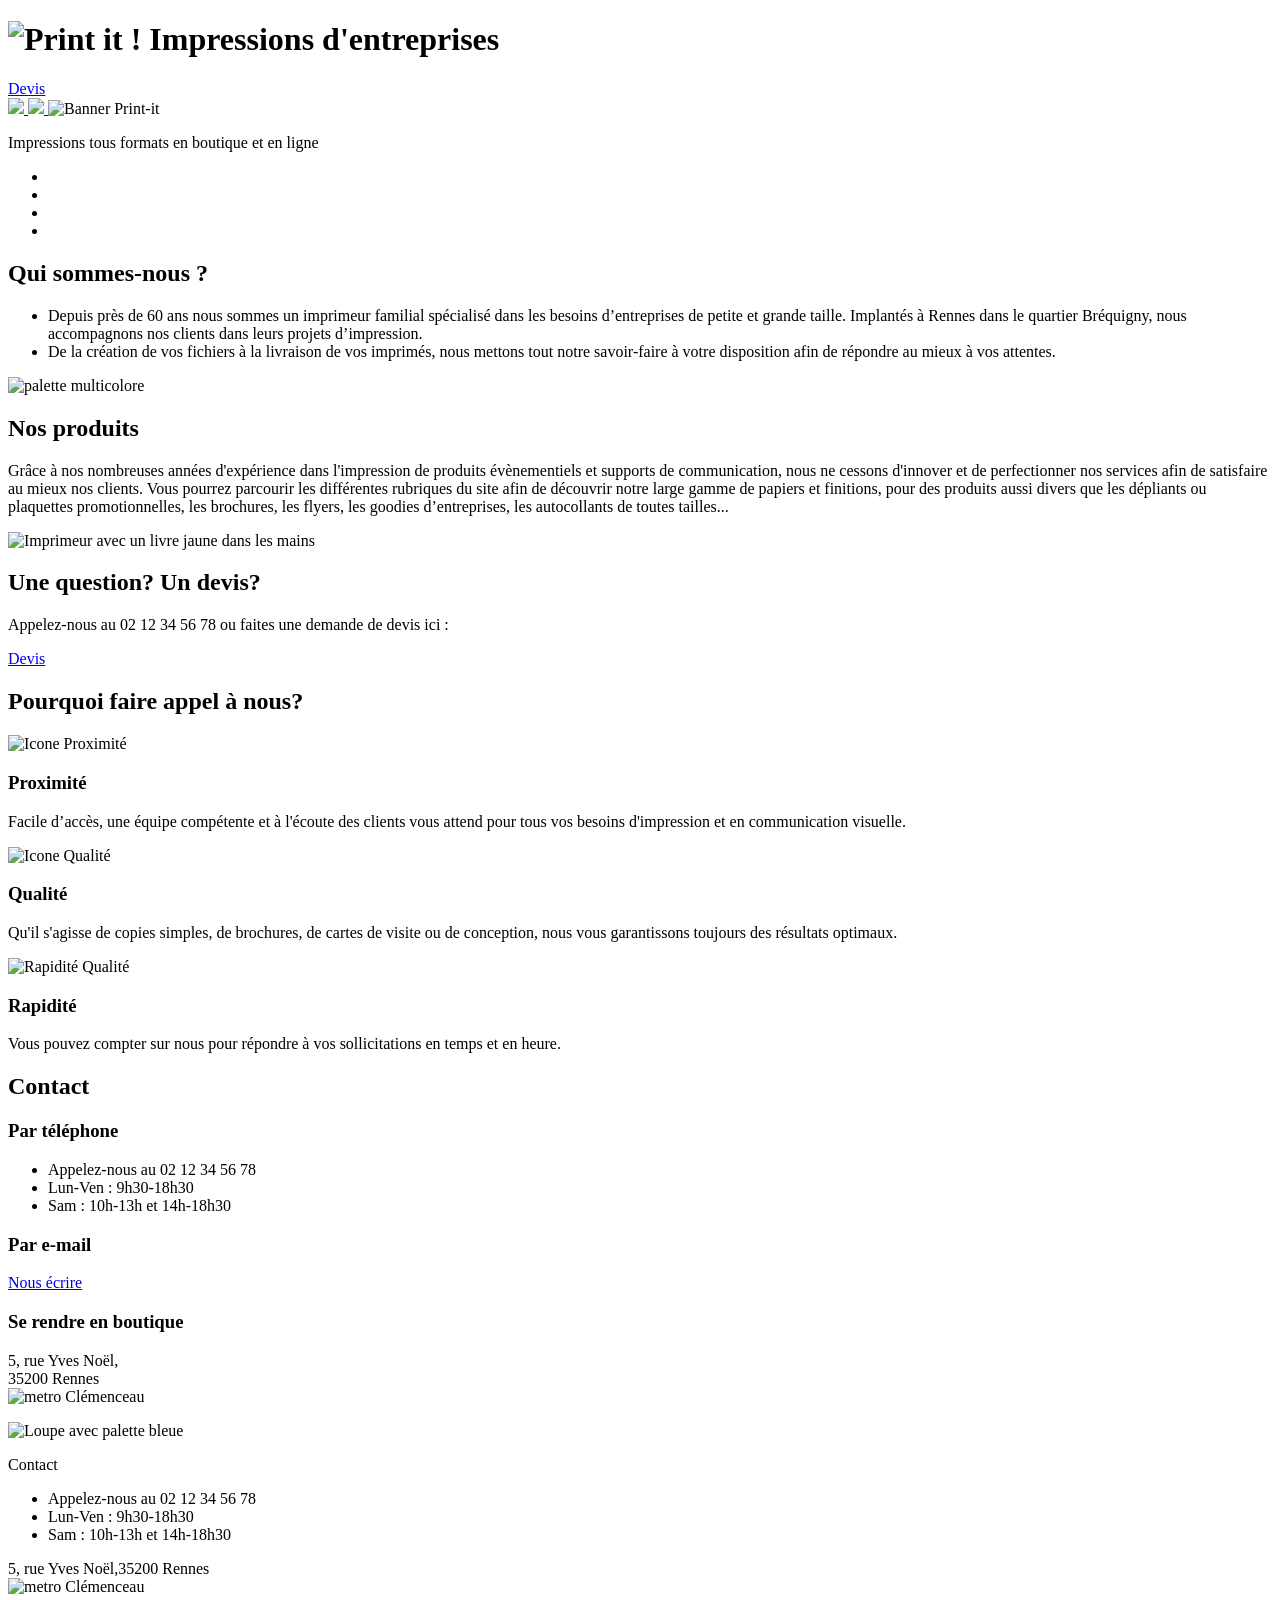
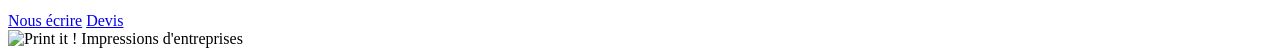
==== index.html @ f7f9bc66 "Add files via upload" ====
<!doctype html>
<html lang="fr">
  <head>
    <meta charset="UTF-8" />
    <meta name="viewport" content="width=device-width, initial-scale=1.0" />
    <title>Print it ! - Impressions d'entreprise</title>
    <link rel="stylesheet" href="./assets/style.css" />
    <link rel="preconnect" href="https://fonts.googleapis.com" />
    <link rel="preconnect" href="https://fonts.gstatic.com" crossorigin />
    <link
      href="https://fonts.googleapis.com/css2?family=Roboto:wght@400;700&family=Roboto+Slab:wght@400;900&display=swap"
      rel="stylesheet"
    />
  </head>
  <body>
    <header class="container">
      <h1>
        <img
          class="logo"
          src="./assets/images/logo.png"
          alt="Print it ! Impressions d'entreprises"
        />
      </h1>
      <a class="btn devis" href="mailto:contact@print-it.tld">Devis</a>
    </header>
    <main>
      <div id="banner">
        <a href="#">
          <img class="arrow_left" src="assets/images/arrow_left.png" />
        </a>
        <a href="#">
          <img class="arrow_right" src="assets/images/arrow_right.png" />
        </a>
        <img class="banner-img" src="" alt="Banner Print-it" />
        <p>Impressions tous formats <span>en boutique et en ligne</span></p>
        <div class="dots">
          <ul>
            <li class="dot"></li>
            <li class="dot"></li>
            <li class="dot"></li>
            <li class="dot"></li>
          </ul>
        </div>
      </div>
      <section id="about-us" class="container">
        <div>
          <h2>Qui sommes-nous ?</h2>
          <ul>
            <li>
              Depuis près de 60 ans nous sommes un imprimeur familial spécialisé
              dans les besoins d’entreprises de petite et grande taille.
              Implantés à Rennes dans le quartier Bréquigny, nous accompagnons
              nos clients dans leurs projets d’impression.
            </li>
            <li>
              De la création de vos fichiers à la livraison de vos imprimés,
              nous mettons tout notre savoir-faire à votre disposition afin de
              répondre au mieux à vos attentes.
            </li>
          </ul>
        </div>
        <aside>
          <img src="./assets/images/colors.jpg" alt="palette multicolore" />
        </aside>
      </section>
      <section id="products" class="container">
        <div>
          <h2>Nos produits</h2>
          <p>
            Grâce à nos nombreuses années d'expérience dans l'impression de
            produits évènementiels et supports de communication, nous ne cessons
            d'innover et de perfectionner nos services afin de satisfaire au
            mieux nos clients. Vous pourrez parcourir les différentes rubriques
            du site afin de découvrir notre large gamme de papiers et finitions,
            pour des produits aussi divers que les dépliants ou plaquettes
            promotionnelles, les brochures, les flyers, les goodies
            d’entreprises, les autocollants de toutes tailles...
          </p>
        </div>
        <aside>
          <img
            src="./assets/images/yellow-book.jpg"
            alt="Imprimeur avec un livre jaune dans les mains"
          />
        </aside>
      </section>
      <section id="question" class="bg-yellow">
        <h2>Une question? Un devis?</h2>
        <p>
          Appelez-nous au 02 12 34 56 78 ou faites une demande de devis ici :
        </p>
        <a href="mailto:contact@print-it.tld" class="btn devis">Devis</a>
      </section>
      <section id="why-us" class="container">
        <h2>Pourquoi faire appel à nous?</h2>
        <div>
          <article>
            <img
              src="./assets/images/proximity-icon.png"
              alt="Icone Proximité"
            />
            <h3>Proximité</h3>
            <p>
              Facile d’accès, une équipe compétente et à l'écoute des clients
              vous attend pour tous vos besoins d'impression et en communication
              visuelle.
            </p>
          </article>
          <article>
            <img src="./assets/images/quality-icon.png" alt="Icone Qualité" />
            <h3>Qualité</h3>
            <p>
              Qu'il s'agisse de copies simples, de brochures, de cartes de
              visite ou de conception, nous vous garantissons toujours des
              résultats optimaux.
            </p>
          </article>
          <article>
            <img src="./assets/images/speedy-icon.png" alt="Rapidité Qualité" />
            <h3>Rapidité</h3>
            <p>
              Vous pouvez compter sur nous pour répondre à vos sollicitations en
              temps et en heure.
            </p>
          </article>
        </div>
      </section>
      <section id="contact" class="bg-lightblue">
        <div class="container">
          <div>
            <h2>Contact</h2>
            <div>
              <h3>Par téléphone</h3>
              <ul>
                <li>Appelez-nous au 02 12 34 56 78</li>
                <li>Lun-Ven : 9h30-18h30</li>
                <li>Sam : 10h-13h et 14h-18h30</li>
              </ul>
            </div>
            <div>
              <h3>Par e-mail</h3>
              <p>
                <a href="mailto:contact@print-it.tld" class="btn"
                  >Nous écrire</a
                >
              </p>
            </div>
            <div>
              <h3>Se rendre en boutique</h3>
              <p>
                5, rue Yves Noël,<br />
                35200 Rennes<br />
                <img
                  class="inline-icon"
                  src="./assets/images/metro.png"
                  alt="metro"
                />
                Clémenceau
              </p>
            </div>
          </div>
          <div>
            <img
              src="./assets/images/magnifying-glass.jpg"
              alt="Loupe avec palette bleue"
            />
          </div>
        </div>
      </section>
    </main>
    <footer>
      <div>
        <p class="footer-contact">Contact</p>
        <ul>
          <li>Appelez-nous au 02 12 34 56 78</li>
          <li>Lun-Ven : 9h30-18h30</li>
          <li>Sam : 10h-13h et 14h-18h30</li>
        </ul>
      </div>
      <div>
        <p>
          5, rue Yves Noël,35200 Rennes<br />
          <img src="./assets/images/metro.png" alt="metro" /> Clémenceau
        </p>
      </div>
      <div>
        <a href="mailto:contact@print-it.tld" class="btn">Nous écrire</a>
        <a
          href="mailto:contact@print-it.tld?subject=Demande&nbsp;de&nbsp;devis"
          class="btn devis"
          >Devis</a
        >
      </div>
      <div>
        <img
          class="footer-logo"
          src="./assets/images/logo.png"
          alt="Print it ! Impressions d'entreprises"
        />
      </div>
    </footer>
    <script src="script.js"></script>
  </body>
</html>
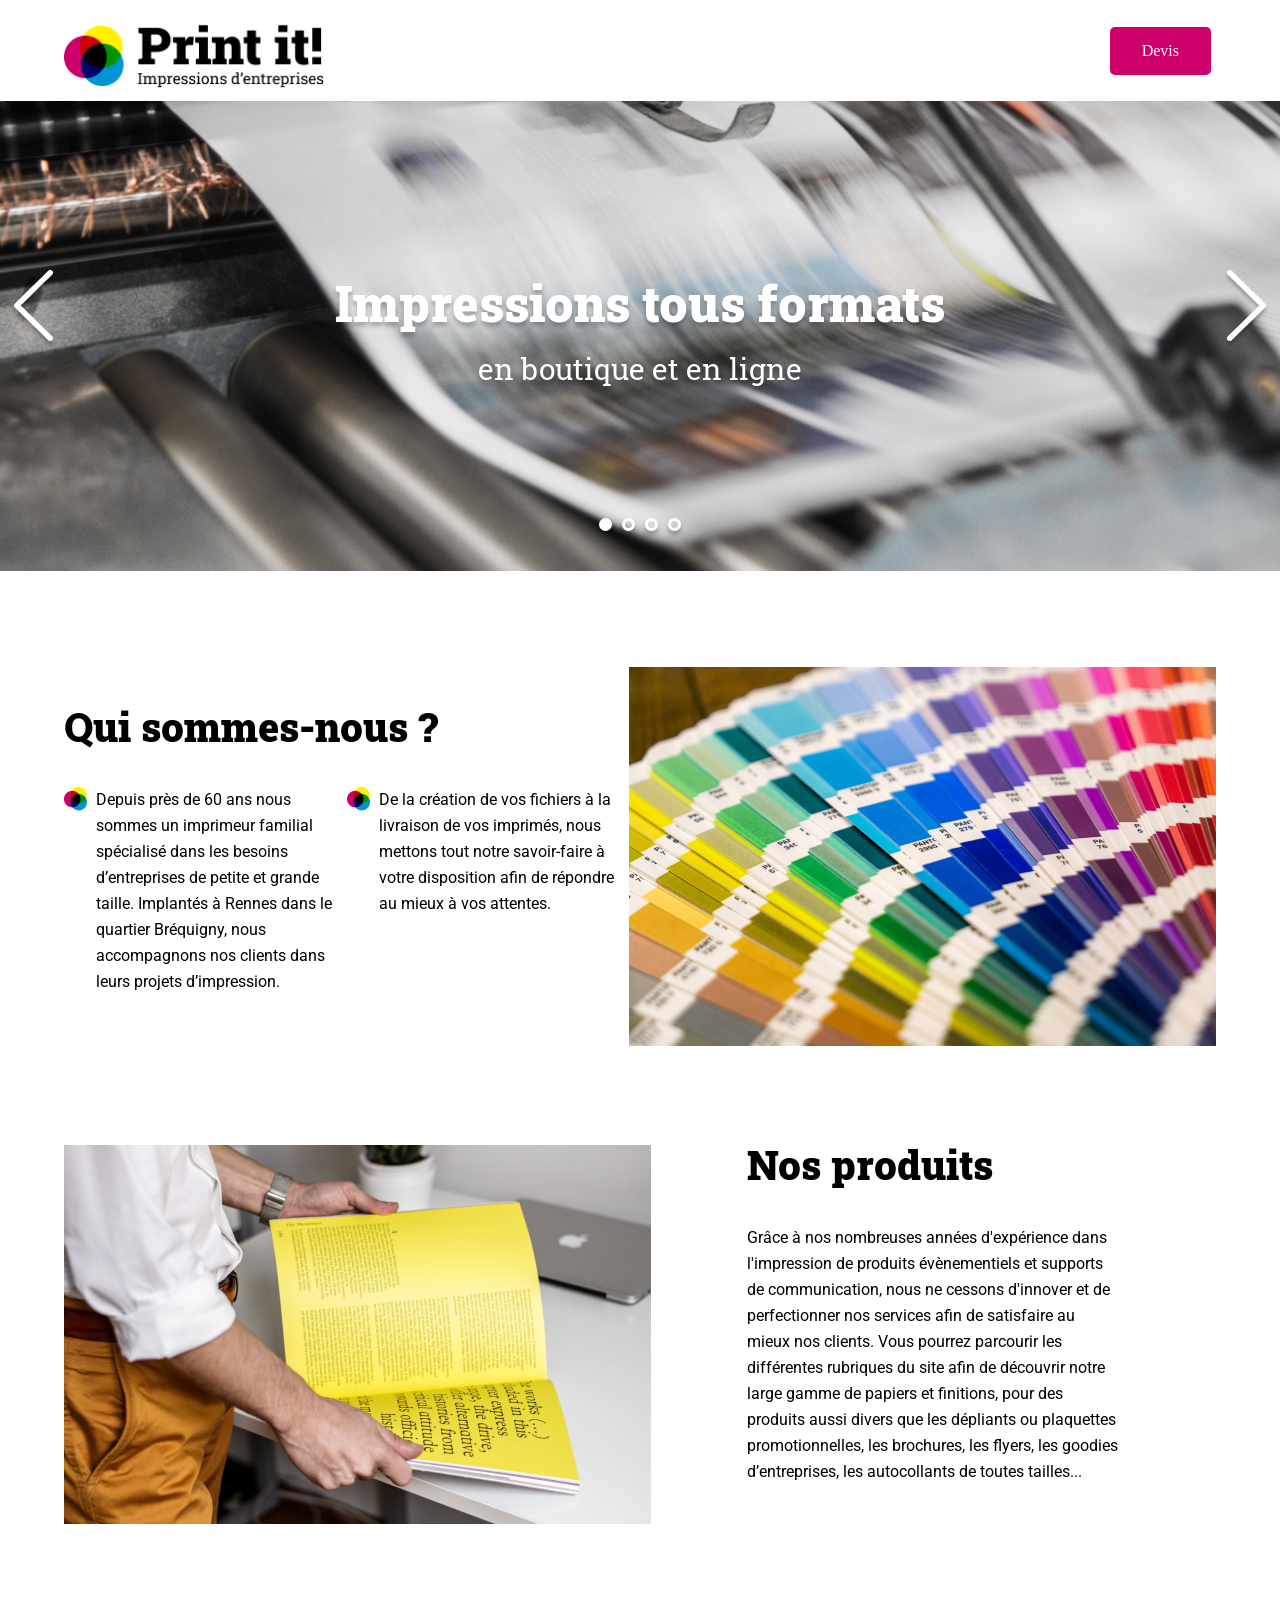
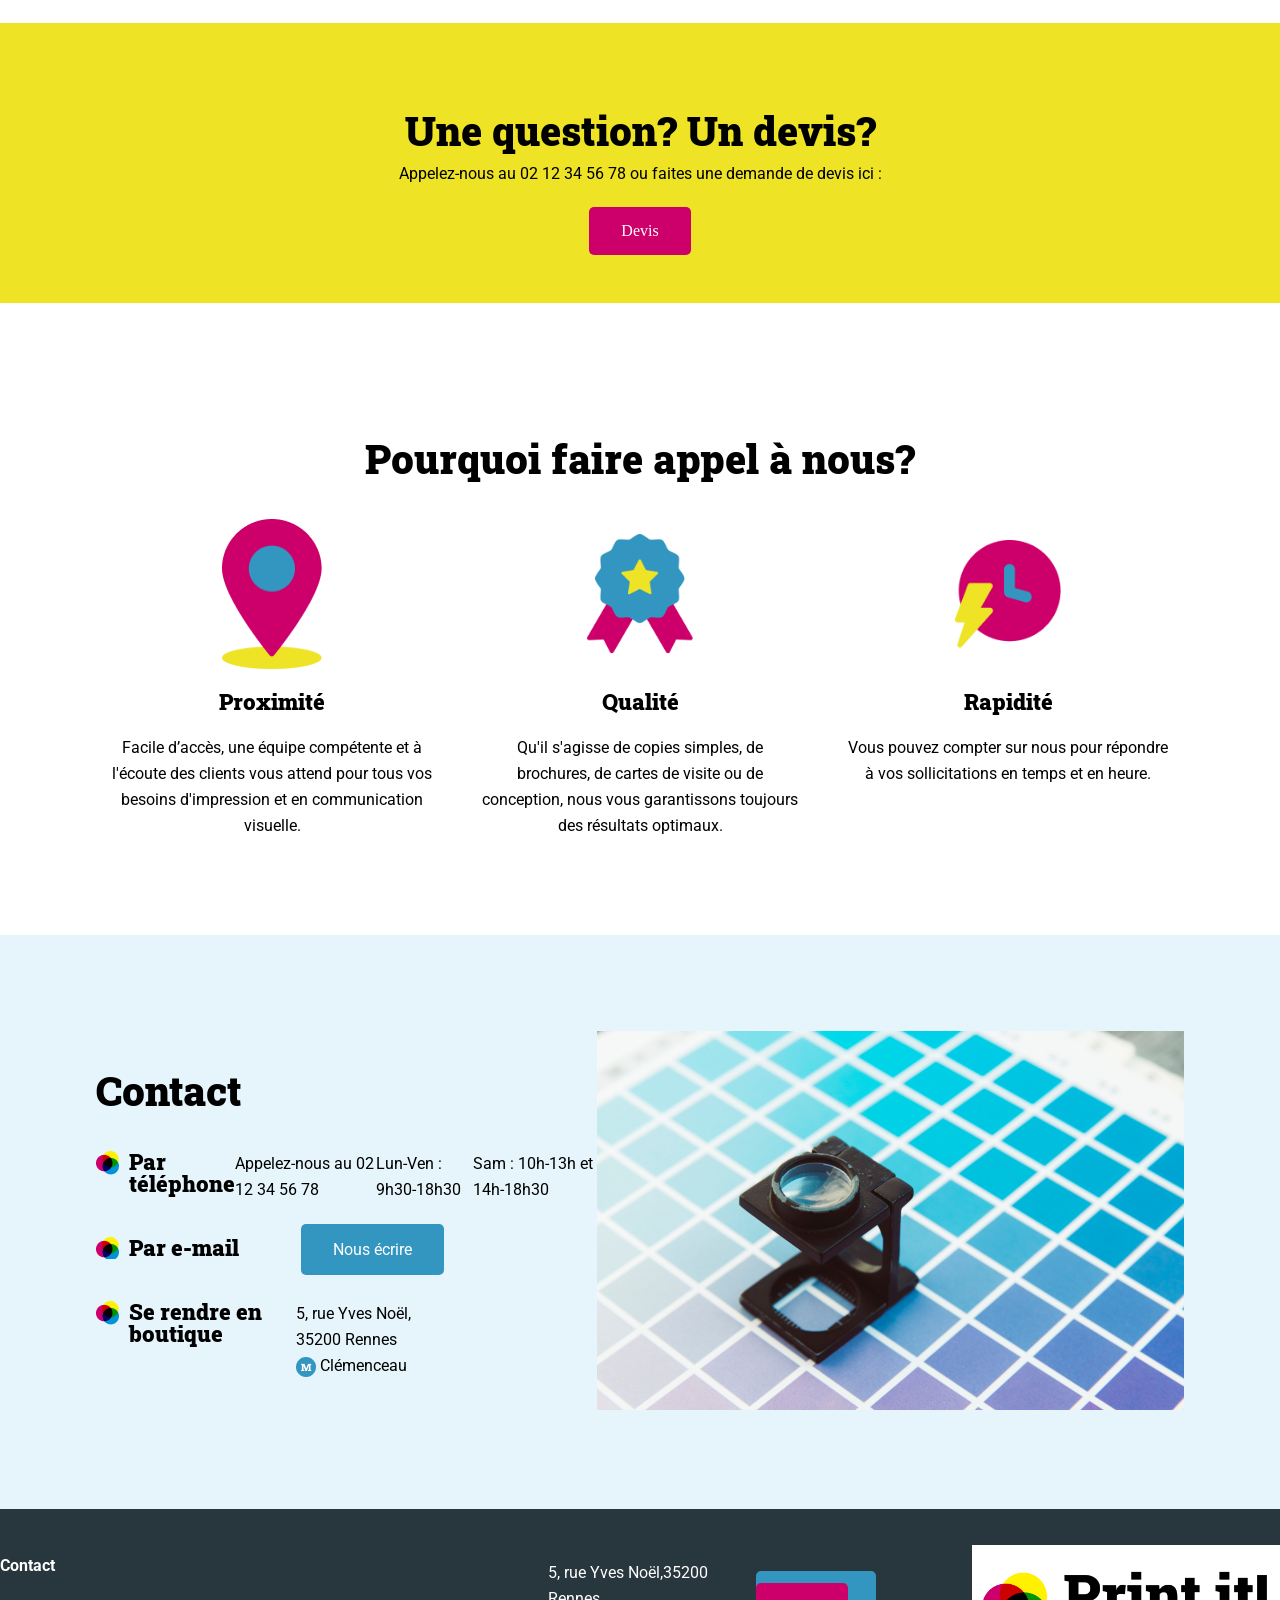
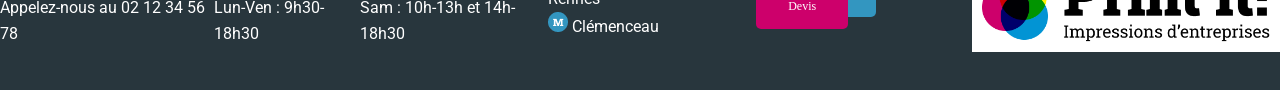
==== commit 012a757a: "ajout txt" ====
--- a/index.html
+++ b/index.html
@@ -32,7 +32,9 @@
           <img class="arrow_right" src="assets/images/arrow_right.png" />
         </a>
         <img class="banner-img" src="" alt="Banner Print-it" />
-        <p>Impressions tous formats <span>en boutique et en ligne</span></p>
+        <p class="tagline">
+          Impressions tous formats <span>en boutique et en ligne</span>
+        </p>
         <div class="dots">
           <ul>
             <li class="dot"></li>
--- a/assets/style.css
+++ b/assets/style.css
@@ -0,0 +1,394 @@
+/* variables declaration */
+:root {
+  --primary-color: #3396c0;
+  --secondary-color: #cd006b;
+  --third-color: #eee325;
+}
+
+/* Reset CSS */
+* {
+  -webkit-box-sizing: border-box;
+  -moz-box-sizing: border-box;
+  box-sizing: border-box;
+}
+html,
+body,
+div,
+span,
+applet,
+object,
+iframe,
+h1,
+h2,
+h3,
+h4,
+h5,
+h6,
+p,
+blockquote,
+pre,
+a,
+abbr,
+acronym,
+address,
+big,
+cite,
+code,
+del,
+dfn,
+em,
+img,
+ins,
+kbd,
+q,
+s,
+samp,
+small,
+strike,
+strong,
+sub,
+sup,
+tt,
+var,
+b,
+u,
+i,
+center,
+dl,
+dt,
+dd,
+ol,
+ul,
+li,
+fieldset,
+form,
+label,
+legend,
+table,
+caption,
+tbody,
+tfoot,
+thead,
+tr,
+th,
+td,
+article,
+aside,
+canvas,
+details,
+embed,
+figure,
+figcaption,
+footer,
+header,
+hgroup,
+menu,
+nav,
+output,
+ruby,
+section,
+summary,
+time,
+mark,
+audio,
+video {
+  margin: 0;
+  padding: 0;
+  border: 0;
+  font: inherit;
+  font-size: 100%;
+  vertical-align: baseline;
+}
+/* HTML5 display-role reset for older browsers */
+article,
+aside,
+details,
+figcaption,
+figure,
+footer,
+header,
+hgroup,
+menu,
+nav,
+section {
+  display: block;
+}
+body {
+  line-height: 1;
+}
+ol,
+ul {
+  list-style: none;
+}
+blockquote,
+q {
+  quotes: none;
+}
+blockquote:before,
+blockquote:after,
+q:before,
+q:after {
+  content: none;
+}
+table {
+  border-collapse: collapse;
+  border-spacing: 0;
+}
+body {
+}
+section {
+  margin-block: 6em;
+}
+h2 {
+  font-family: "Roboto Slab", sans-serif;
+  font-size: 40px;
+  font-weight: 900;
+  margin-block: 1em;
+}
+h3 {
+  font-family: "Roboto Slab", sans-serif;
+  font-size: 22px;
+  font-weight: 900;
+  margin-block: 1em;
+}
+
+p,
+li {
+  font-family: Roboto, sans-serif;
+  font-size: 16px;
+  line-height: 26px;
+}
+.container {
+  max-width: 1440px;
+  margin-inline: auto;
+  padding-inline: 5%;
+}
+header {
+  display: flex;
+  justify-content: space-between;
+  align-items: center;
+}
+.logo {
+  width: 260px;
+  margin-block: 10px;
+}
+
+.btn {
+  background-color: var(--primary-color);
+  padding: 16px 32px;
+  margin-inline: 5px;
+  border-radius: 5px;
+  color: white;
+  text-decoration: none;
+}
+.devis {
+  background-color: var(--secondary-color);
+}
+
+#banner {
+  display: flex;
+  flex-direction: column;
+  align-items: center;
+  justify-content: center;
+  width: 100%;
+  min-height: 470px;
+  position: relative;
+}
+.banner-img {
+  position: absolute;
+  width: 100%;
+  height: 100%;
+  z-index: -1;
+  object-fit: cover;
+  object-position: center;
+}
+/* Code CSS en prévision de l'ajout d'un carousel pour la bannière */
+.banner-img2 {
+  display: none;
+}
+.banner-img3 {
+  display: none;
+}
+.banner-img4 {
+  display: none;
+}
+
+/* Gestion des fleches du carrousel */
+#banner .arrow {
+  position: absolute;
+}
+#banner .arrow_left {
+  left: 10px;
+  display: flex;
+  position: absolute;
+}
+#banner .arrow_right {
+  right: 10px;
+  display: flex;
+  position: absolute;
+}
+/* Gestion des points du carrousel */
+ul {
+  display: flex;
+}
+.dots {
+  position: absolute;
+  bottom: 40px;
+  display: flex;
+}
+.dot {
+  margin-inline: 5px;
+  width: 13px;
+  height: 13px;
+  background-color: #ffffff00;
+  border: 3px solid #fff;
+  border-radius: 100%;
+  box-shadow: 0 4px 4px rgba(0, 0, 0, 0.25);
+}
+.dot_selected {
+  background-color: #fff;
+}
+/* Fin du code CSS pour le carousel */
+#banner p {
+  font-family: "Roboto Slab", sans-serif;
+  font-weight: 900;
+  font-size: 50px;
+  line-height: 66px;
+  color: white;
+  text-shadow: 0 4px 4px rgba(0, 0, 0, 0.25);
+  text-align: center;
+}
+#banner span {
+  display: block;
+  font-weight: 400;
+  font-size: 30px;
+}
+#about-us {
+  display: flex;
+}
+#about-us article,
+#about-us aside {
+  flex: 1;
+}
+#about-us li {
+  background: url("./images/tricolor-icon.png") no-repeat left top;
+  font-size: 16px;
+  line-height: 26px;
+  padding-left: 2em;
+  width: 65%;
+  margin-bottom: 1em;
+}
+
+#products {
+  display: flex;
+  align-items: flex-start;
+  flex-direction: row-reverse;
+}
+#products div,
+#products aside {
+  flex: 1;
+}
+#products div {
+  padding: 0 6em;
+}
+#products h2 {
+  margin-top: 0;
+}
+.bg-yellow {
+  background-color: var(--third-color);
+}
+#question {
+  display: flex;
+  flex-direction: column;
+  align-items: center;
+  padding-block: 3em;
+}
+#question h2 {
+  margin-bottom: 10px;
+}
+#question p {
+  margin-bottom: 20px;
+}
+
+#why-us {
+  display: flex;
+  flex-direction: column;
+  text-align: center;
+}
+#why-us > div {
+  display: flex;
+  justify-content: space-evenly;
+}
+#why-us article {
+  max-width: 320px;
+  display: flex;
+  flex-direction: column;
+}
+#why-us img {
+  width: 33%;
+  height: 150px;
+  text-align: center;
+  margin-inline: auto;
+  margin-block: 0;
+  object-fit: contain;
+}
+
+.bg-lightblue {
+  background-color: #e6f4fb;
+}
+#contact {
+  margin-bottom: 0;
+}
+#contact article,
+#contact div {
+  flex: 1;
+}
+
+#contact .container {
+  flex-direction: row;
+  display: flex;
+  padding: 6em;
+}
+
+#contact .container > div > div {
+  display: flex;
+  padding-bottom: 20px;
+}
+
+#contact h3 {
+  margin-top: 0;
+  background: url("./images/tricolor-icon.png") no-repeat left top;
+  padding-left: 1.5em;
+  width: 200px;
+}
+.inline-icon {
+  vertical-align: middle;
+}
+footer {
+  background-color: #28363d;
+  color: white;
+  display: flex;
+  padding-block: 3em;
+  justify-content: space-evenly;
+  font-size: 12px;
+  align-items: center;
+}
+footer div {
+  position: relative;
+}
+.footer-logo {
+  background-color: white;
+  max-width: 308px;
+  padding: 10px;
+}
+.footer-contact {
+  margin-bottom: 1em;
+  font-weight: 700;
+  font-size: 16px;
+}
+
+@media all and (max-width: 1250px) {
+  #contact > article {
+    flex: 2;
+  }
+}
